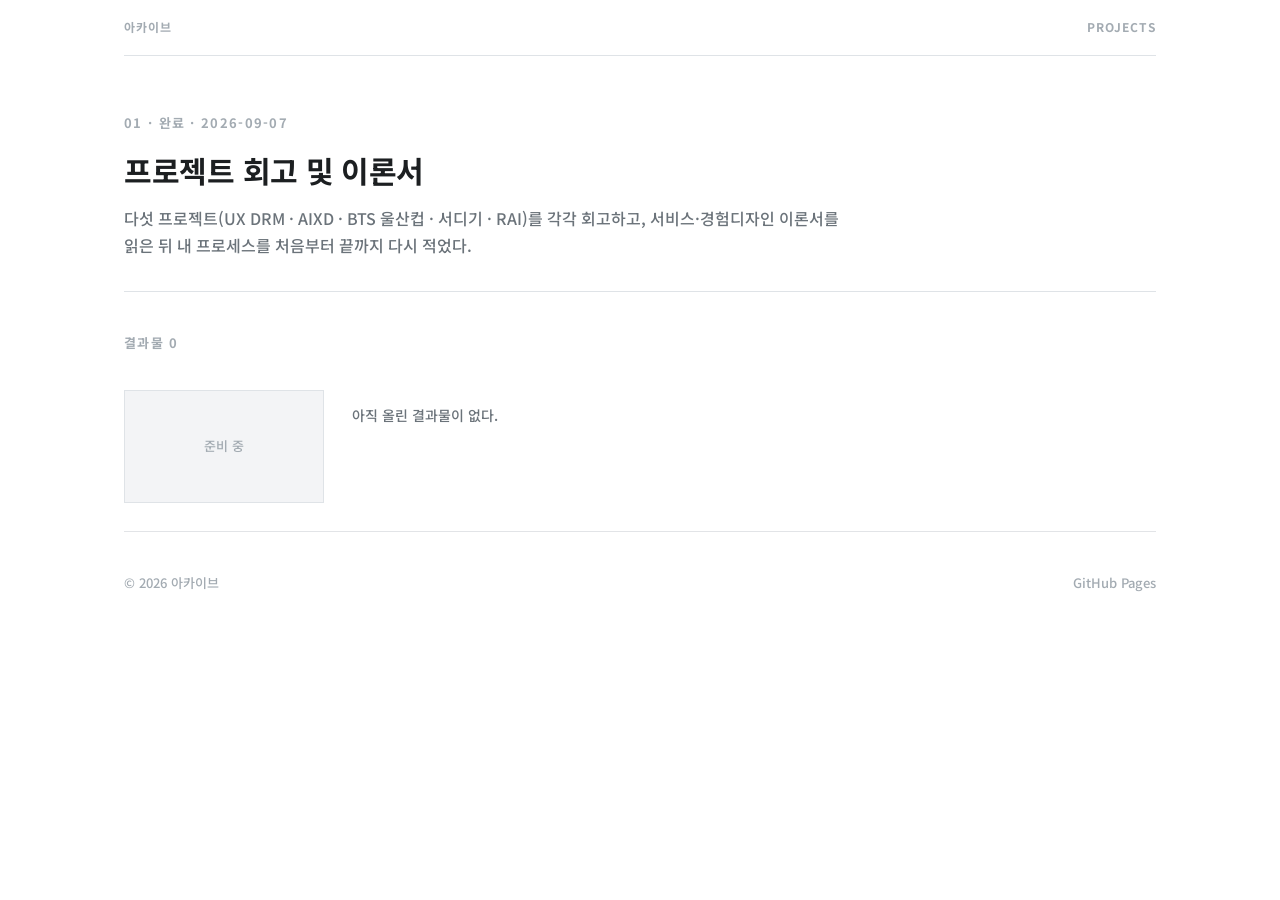
==== projects/retro/index.html @ ec6c7368 "사이트 뼈대: 생성기 · PDF 뷰어 · 배포 워크플로" ====
<!DOCTYPE html>
<html lang="ko">
<head>
<meta charset="utf-8">
<meta name="viewport" content="width=device-width, initial-scale=1">
<title>프로젝트 회고 및 이론서 — 아카이브</title>
<meta name="description" content="프로젝트 결과물 아카이브">
<link rel="stylesheet" href="../../assets/site.css">
</head>
<body>
<div class="wrap">
  <nav class="top"><a class="" href="../../index.html">아카이브</a><span>PROJECTS</span></nav>
  <header class="head">
    <p class="kicker">01 · 완료 · 2026-09-07</p>
    <h1>프로젝트 회고 및 이론서</h1>
    <p class="lead">다섯 프로젝트(UX DRM · AIXD · BTS 울산컵 · 서디기 · RAI)를 각각 회고하고, 서비스·경험디자인 이론서를 읽은 뒤 내 프로세스를 처음부터 끝까지 다시 적었다.</p>
  </header>
  <p class="section-title">결과물 0</p>
  <ul class="list">
    <li class="item"><div class="thumb empty">준비 중</div><div><p class="meta">아직 올린 결과물이 없다.</p></div></li>
  </ul>
  <footer class="foot">
    <span>© 2026 아카이브</span>
    <span>GitHub Pages</span>
  </footer>
</div>
</body>
</html>
---- assets/site.css ----
/* 아카이브 사이트 — 통합 덱의 타이포 스케일과 색 규칙을 그대로 쓴다.
   색: ink 1C1F21 (읽어야 하는 글) · muted 6B737A (읽어도 되는 글) · faint A3ABB2 (읽는 글이 아닌 것)
   크기: 52 대표 제목 · 30 페이지 제목 · 18 카드 제목 · 16 본문 · 14 캡션 · 13 kicker·푸터 */
@import url('https://fonts.googleapis.com/css2?family=Noto+Sans+KR:wght@500;700&display=swap');

:root {
  --ink: #1C1F21;
  --muted: #6B737A;
  --faint: #A3ABB2;
  --rule: #DFE3E7;
  --divider: #E2E4E7;
  --bg: #FFFFFF;
  --chip: #F3F4F6;
  --font: "Noto Sans KR", "Apple SD Gothic Neo", "Pretendard", system-ui, sans-serif;
}

* { box-sizing: border-box; }
html { -webkit-text-size-adjust: 100%; }
body {
  margin: 0;
  background: var(--bg);
  color: var(--ink);
  font-family: var(--font);
  font-weight: 500;
  font-size: 16px;
  line-height: 1.7;
  word-break: keep-all;
  overflow-wrap: anywhere;
}
a { color: inherit; text-decoration: none; }
img { max-width: 100%; display: block; }

.wrap { max-width: 1080px; margin: 0 auto; padding: 0 24px; }
@media (max-width: 640px) { .wrap { padding: 0 16px; } }

/* 상단 얇은 내비 */
.top {
  display: flex; justify-content: space-between; align-items: center;
  height: 56px; font-size: 12px; font-weight: 700; letter-spacing: .08em; color: var(--faint);
  border-bottom: 1px solid var(--rule);
}
.top a:hover { color: var(--ink); }
.top .active { color: var(--ink); }

/* 마스트헤드 */
.mast { padding: 72px 0 40px; border-bottom: 1px solid var(--rule); }
.kicker { font-size: 13px; font-weight: 700; letter-spacing: .1em; color: var(--faint); margin: 0 0 16px; }
.mast h1 { font-size: 52px; line-height: 1.15; letter-spacing: -.01em; font-weight: 700; margin: 0 0 20px; }
.mast p.lead { font-size: 16px; color: var(--muted); max-width: 640px; margin: 0; }
@media (max-width: 640px) { .mast { padding: 48px 0 28px; } .mast h1 { font-size: 36px; } }

/* 프로젝트 목록 */
.list { list-style: none; margin: 0; padding: 0; }
.row {
  display: grid; grid-template-columns: 48px 1fr 240px; gap: 0 24px; align-items: start;
  padding: 32px 0; border-bottom: 1px solid var(--divider);
}
.row .num { font-size: 14px; font-weight: 700; color: var(--faint); padding-top: 5px; }
.row h2 { font-size: 18px; font-weight: 700; margin: 0 0 6px; line-height: 1.5; }
.row h2 a:hover { text-decoration: underline; text-underline-offset: 4px; }
.row p { margin: 0 0 10px; color: var(--muted); }
.meta { font-size: 14px; color: var(--muted); }
.meta .sep { margin: 0 8px; color: var(--faint); }
.status { display: inline-block; font-size: 12px; font-weight: 700; letter-spacing: .06em; padding: 2px 8px;
  border: 1px solid var(--rule); border-radius: 3px; color: var(--muted); vertical-align: 2px; margin-left: 8px; }
.status.done { color: var(--ink); border-color: var(--ink); }
.thumb { border: 1px solid var(--rule); background: var(--chip); aspect-ratio: 16 / 9; overflow: hidden; }
.thumb img { width: 100%; height: 100%; object-fit: cover; object-position: top; }
.thumb.empty { display: flex; align-items: center; justify-content: center; font-size: 13px; color: var(--faint); }
@media (max-width: 640px) {
  .row { grid-template-columns: 1fr; gap: 12px 0; padding: 24px 0; }
  .row .num { padding: 0; }
  .row .thumb { order: -1; }
}

/* 프로젝트 페이지 */
.head { padding: 56px 0 32px; border-bottom: 1px solid var(--rule); }
.head h1 { font-size: 30px; line-height: 1.35; font-weight: 700; margin: 0 0 14px; letter-spacing: -.01em; }
.head p.lead { color: var(--muted); max-width: 720px; margin: 0; }
.section-title { font-size: 13px; font-weight: 700; letter-spacing: .1em; color: var(--faint); margin: 40px 0 8px; }
.item {
  display: grid; grid-template-columns: 200px 1fr; gap: 0 28px; align-items: start;
  padding: 28px 0; border-bottom: 1px solid var(--divider);
}
.item h3 { font-size: 18px; font-weight: 700; margin: 0 0 4px; line-height: 1.5; }
.item .meta { margin-bottom: 12px; }
.links { display: flex; flex-wrap: wrap; gap: 8px 20px; font-size: 15px; font-weight: 700; }
.links a { border-bottom: 1px solid var(--ink); padding-bottom: 1px; }
.links a.sub { color: var(--muted); border-bottom-color: var(--rule); font-weight: 500; }
.links a:hover { color: var(--ink); border-bottom-color: var(--ink); }
.strip { display: flex; gap: 6px; margin: 14px 0 0; overflow-x: auto; scrollbar-width: none; }
.strip::-webkit-scrollbar { display: none; }
.strip img { height: 60px; width: auto; border: 1px solid var(--rule); flex: none; }
.warn { font-size: 14px; color: #C4442A; margin-top: 8px; }
@media (max-width: 640px) {
  .item { grid-template-columns: 1fr; gap: 12px 0; }
}

/* 푸터 */
.foot { padding: 40px 0 64px; font-size: 13px; color: var(--faint); display: flex; justify-content: space-between; gap: 16px; flex-wrap: wrap; }
.foot a:hover { color: var(--ink); }
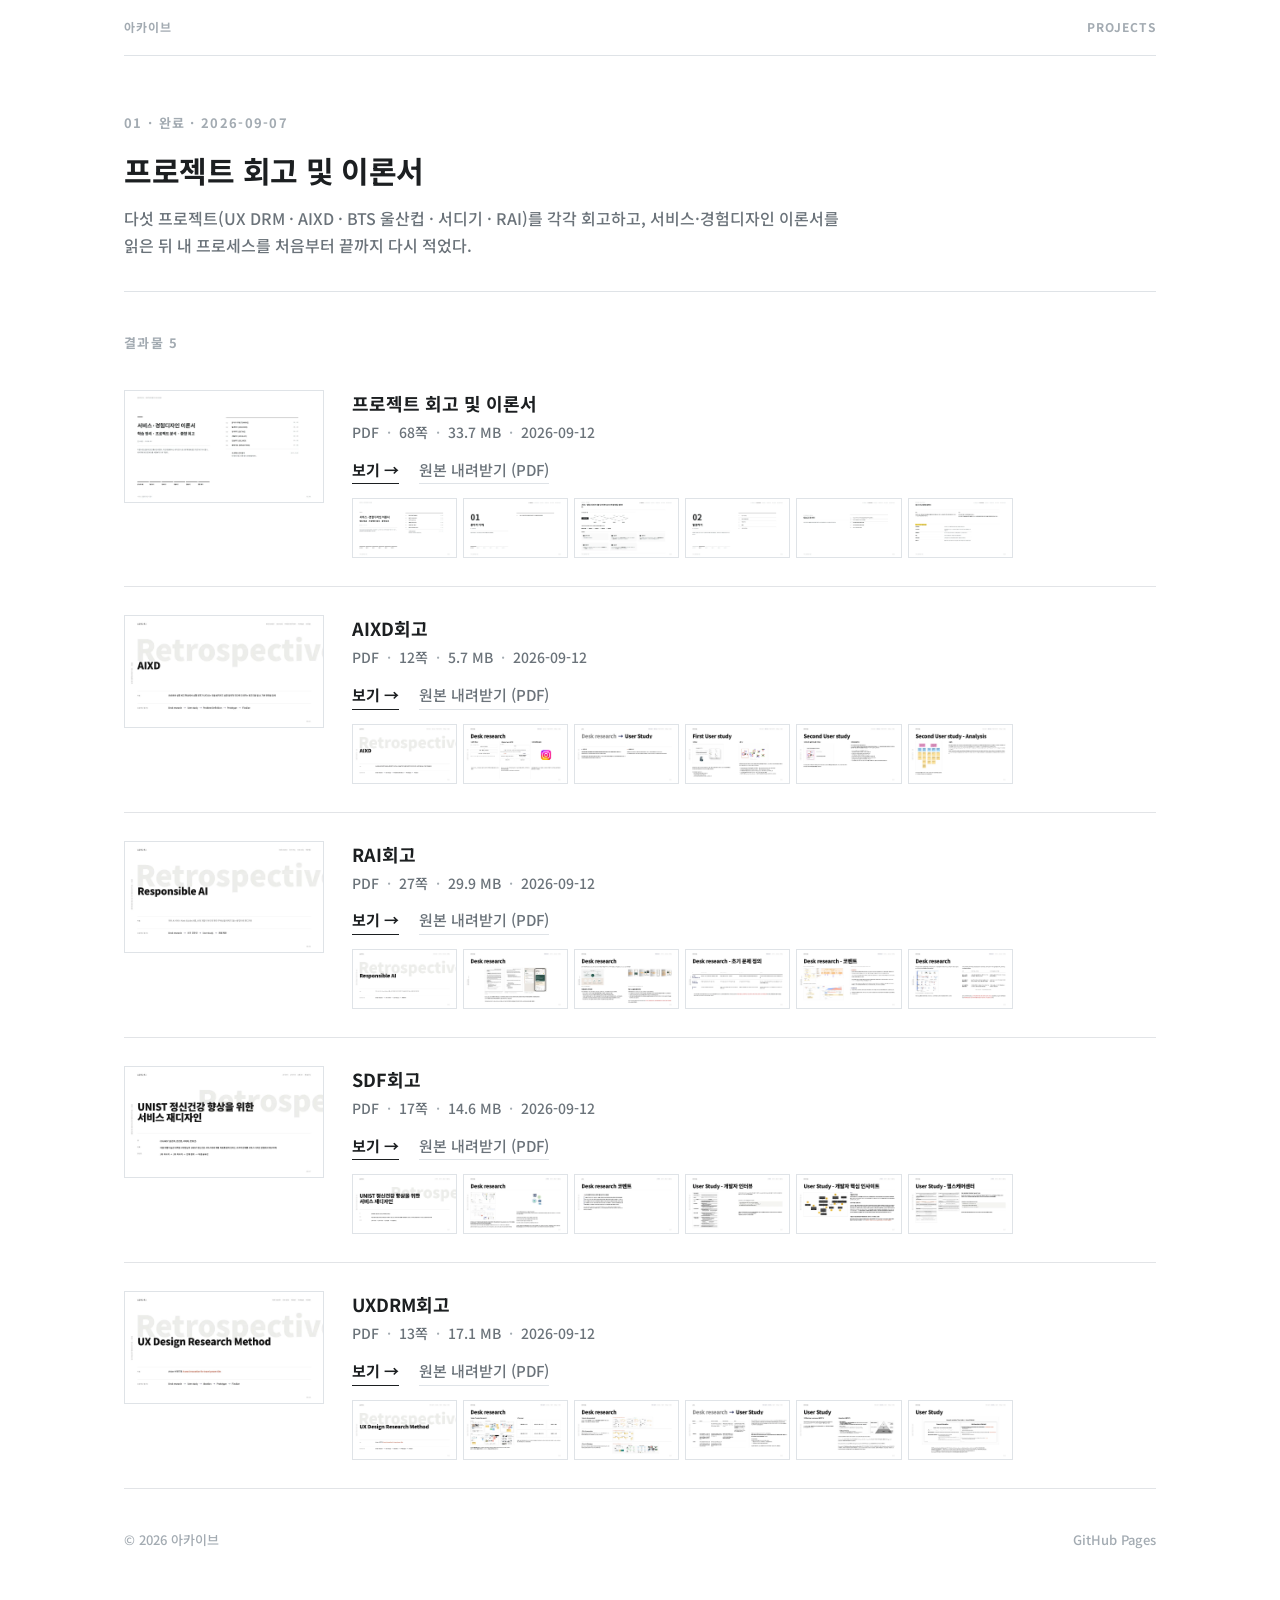
==== commit 5292d6b4: "retro: 페이지 · 썸네일 · 보기용 PDF" ====
--- a/projects/retro/index.html
+++ b/projects/retro/index.html
@@ -15,9 +15,53 @@
     <h1>프로젝트 회고 및 이론서</h1>
     <p class="lead">다섯 프로젝트(UX DRM · AIXD · BTS 울산컵 · 서디기 · RAI)를 각각 회고하고, 서비스·경험디자인 이론서를 읽은 뒤 내 프로세스를 처음부터 끝까지 다시 적었다.</p>
   </header>
-  <p class="section-title">결과물 0</p>
+  <p class="section-title">결과물 5</p>
   <ul class="list">
-    <li class="item"><div class="thumb empty">준비 중</div><div><p class="meta">아직 올린 결과물이 없다.</p></div></li>
+    <li class="item">
+      <a class="thumb" href="../../viewer/pdf.html?f=../../projects/retro/web/peurojekteu-hoego-mit-ironseo.pdf&t=%ED%94%84%EB%A1%9C%EC%A0%9D%ED%8A%B8%20%ED%9A%8C%EA%B3%A0%20%EB%B0%8F%20%EC%9D%B4%EB%A1%A0%EC%84%9C&o=../../projects/retro/files/peurojekteu-hoego-mit-ironseo.pdf&p=../../projects/retro/index.html"><img src="thumbs/peurojekteu-hoego-mit-ironseo-1.webp" alt="" loading="lazy"></a>
+      <div>
+        <h3>프로젝트 회고 및 이론서</h3>
+        <div class="meta">PDF<span class="sep">·</span>68쪽<span class="sep">·</span>33.7 MB<span class="sep">·</span>2026-09-12</div>
+        <div class="links"><a href="../../viewer/pdf.html?f=../../projects/retro/web/peurojekteu-hoego-mit-ironseo.pdf&t=%ED%94%84%EB%A1%9C%EC%A0%9D%ED%8A%B8%20%ED%9A%8C%EA%B3%A0%20%EB%B0%8F%20%EC%9D%B4%EB%A1%A0%EC%84%9C&o=../../projects/retro/files/peurojekteu-hoego-mit-ironseo.pdf&p=../../projects/retro/index.html">보기 →</a> <a class="sub" href="files/peurojekteu-hoego-mit-ironseo.pdf" download>원본 내려받기 (PDF)</a></div>
+        <div class="strip"><img src="thumbs/peurojekteu-hoego-mit-ironseo-1.webp" alt="" loading="lazy"><img src="thumbs/peurojekteu-hoego-mit-ironseo-2.webp" alt="" loading="lazy"><img src="thumbs/peurojekteu-hoego-mit-ironseo-3.webp" alt="" loading="lazy"><img src="thumbs/peurojekteu-hoego-mit-ironseo-4.webp" alt="" loading="lazy"><img src="thumbs/peurojekteu-hoego-mit-ironseo-5.webp" alt="" loading="lazy"><img src="thumbs/peurojekteu-hoego-mit-ironseo-6.webp" alt="" loading="lazy"></div>
+      </div>
+    </li>
+    <li class="item">
+      <a class="thumb" href="../../viewer/pdf.html?f=../../projects/retro/web/aixdhoego.pdf&t=AIXD%ED%9A%8C%EA%B3%A0&o=../../projects/retro/files/aixdhoego.pdf&p=../../projects/retro/index.html"><img src="thumbs/aixdhoego-1.webp" alt="" loading="lazy"></a>
+      <div>
+        <h3>AIXD회고</h3>
+        <div class="meta">PDF<span class="sep">·</span>12쪽<span class="sep">·</span>5.7 MB<span class="sep">·</span>2026-09-12</div>
+        <div class="links"><a href="../../viewer/pdf.html?f=../../projects/retro/web/aixdhoego.pdf&t=AIXD%ED%9A%8C%EA%B3%A0&o=../../projects/retro/files/aixdhoego.pdf&p=../../projects/retro/index.html">보기 →</a> <a class="sub" href="files/aixdhoego.pdf" download>원본 내려받기 (PDF)</a></div>
+        <div class="strip"><img src="thumbs/aixdhoego-1.webp" alt="" loading="lazy"><img src="thumbs/aixdhoego-2.webp" alt="" loading="lazy"><img src="thumbs/aixdhoego-3.webp" alt="" loading="lazy"><img src="thumbs/aixdhoego-4.webp" alt="" loading="lazy"><img src="thumbs/aixdhoego-5.webp" alt="" loading="lazy"><img src="thumbs/aixdhoego-6.webp" alt="" loading="lazy"></div>
+      </div>
+    </li>
+    <li class="item">
+      <a class="thumb" href="../../viewer/pdf.html?f=../../projects/retro/web/raihoego.pdf&t=RAI%ED%9A%8C%EA%B3%A0&o=../../projects/retro/files/raihoego.pdf&p=../../projects/retro/index.html"><img src="thumbs/raihoego-1.webp" alt="" loading="lazy"></a>
+      <div>
+        <h3>RAI회고</h3>
+        <div class="meta">PDF<span class="sep">·</span>27쪽<span class="sep">·</span>29.9 MB<span class="sep">·</span>2026-09-12</div>
+        <div class="links"><a href="../../viewer/pdf.html?f=../../projects/retro/web/raihoego.pdf&t=RAI%ED%9A%8C%EA%B3%A0&o=../../projects/retro/files/raihoego.pdf&p=../../projects/retro/index.html">보기 →</a> <a class="sub" href="files/raihoego.pdf" download>원본 내려받기 (PDF)</a></div>
+        <div class="strip"><img src="thumbs/raihoego-1.webp" alt="" loading="lazy"><img src="thumbs/raihoego-2.webp" alt="" loading="lazy"><img src="thumbs/raihoego-3.webp" alt="" loading="lazy"><img src="thumbs/raihoego-4.webp" alt="" loading="lazy"><img src="thumbs/raihoego-5.webp" alt="" loading="lazy"><img src="thumbs/raihoego-6.webp" alt="" loading="lazy"></div>
+      </div>
+    </li>
+    <li class="item">
+      <a class="thumb" href="../../viewer/pdf.html?f=../../projects/retro/web/sdfhoego.pdf&t=SDF%ED%9A%8C%EA%B3%A0&o=../../projects/retro/files/sdfhoego.pdf&p=../../projects/retro/index.html"><img src="thumbs/sdfhoego-1.webp" alt="" loading="lazy"></a>
+      <div>
+        <h3>SDF회고</h3>
+        <div class="meta">PDF<span class="sep">·</span>17쪽<span class="sep">·</span>14.6 MB<span class="sep">·</span>2026-09-12</div>
+        <div class="links"><a href="../../viewer/pdf.html?f=../../projects/retro/web/sdfhoego.pdf&t=SDF%ED%9A%8C%EA%B3%A0&o=../../projects/retro/files/sdfhoego.pdf&p=../../projects/retro/index.html">보기 →</a> <a class="sub" href="files/sdfhoego.pdf" download>원본 내려받기 (PDF)</a></div>
+        <div class="strip"><img src="thumbs/sdfhoego-1.webp" alt="" loading="lazy"><img src="thumbs/sdfhoego-2.webp" alt="" loading="lazy"><img src="thumbs/sdfhoego-3.webp" alt="" loading="lazy"><img src="thumbs/sdfhoego-4.webp" alt="" loading="lazy"><img src="thumbs/sdfhoego-5.webp" alt="" loading="lazy"><img src="thumbs/sdfhoego-6.webp" alt="" loading="lazy"></div>
+      </div>
+    </li>
+    <li class="item">
+      <a class="thumb" href="../../viewer/pdf.html?f=../../projects/retro/web/uxdrmhoego.pdf&t=UXDRM%ED%9A%8C%EA%B3%A0&o=../../projects/retro/files/uxdrmhoego.pdf&p=../../projects/retro/index.html"><img src="thumbs/uxdrmhoego-1.webp" alt="" loading="lazy"></a>
+      <div>
+        <h3>UXDRM회고</h3>
+        <div class="meta">PDF<span class="sep">·</span>13쪽<span class="sep">·</span>17.1 MB<span class="sep">·</span>2026-09-12</div>
+        <div class="links"><a href="../../viewer/pdf.html?f=../../projects/retro/web/uxdrmhoego.pdf&t=UXDRM%ED%9A%8C%EA%B3%A0&o=../../projects/retro/files/uxdrmhoego.pdf&p=../../projects/retro/index.html">보기 →</a> <a class="sub" href="files/uxdrmhoego.pdf" download>원본 내려받기 (PDF)</a></div>
+        <div class="strip"><img src="thumbs/uxdrmhoego-1.webp" alt="" loading="lazy"><img src="thumbs/uxdrmhoego-2.webp" alt="" loading="lazy"><img src="thumbs/uxdrmhoego-3.webp" alt="" loading="lazy"><img src="thumbs/uxdrmhoego-4.webp" alt="" loading="lazy"><img src="thumbs/uxdrmhoego-5.webp" alt="" loading="lazy"><img src="thumbs/uxdrmhoego-6.webp" alt="" loading="lazy"></div>
+      </div>
+    </li>
   </ul>
   <footer class="foot">
     <span>© 2026 아카이브</span>
